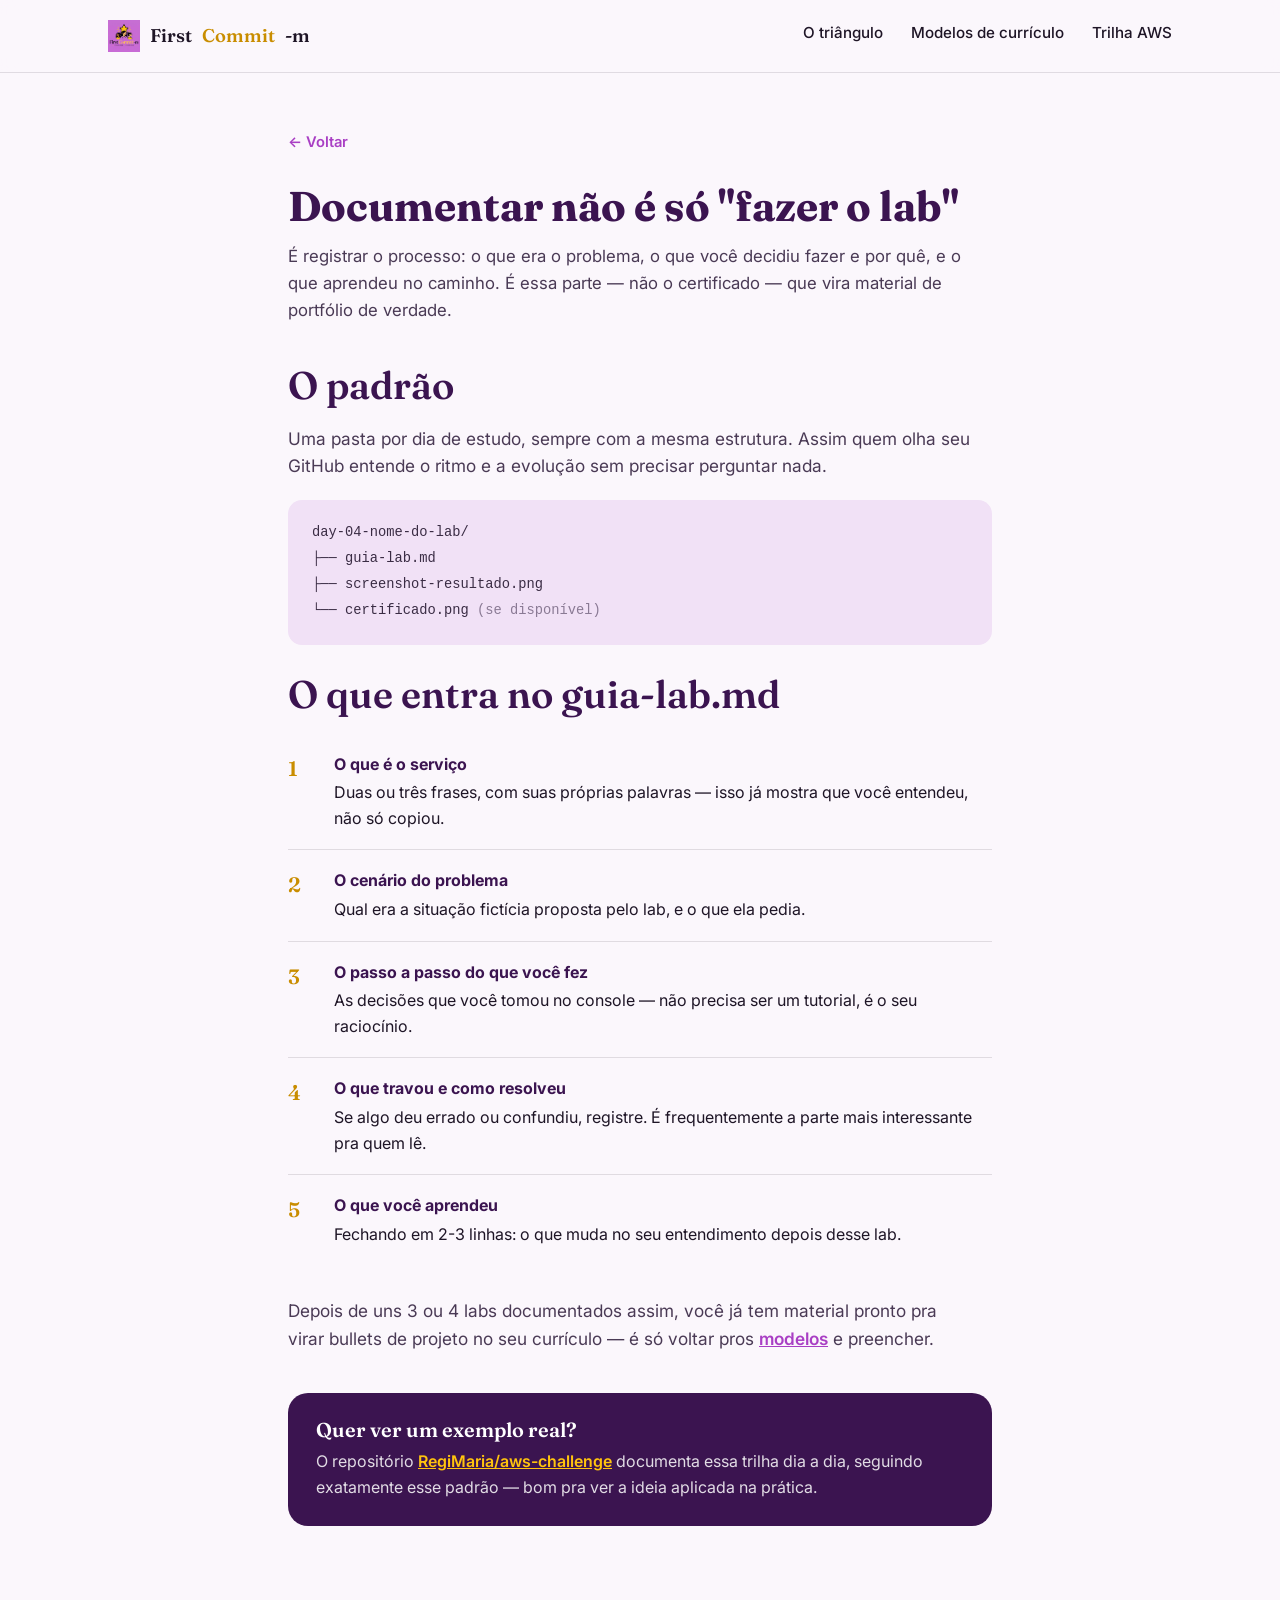
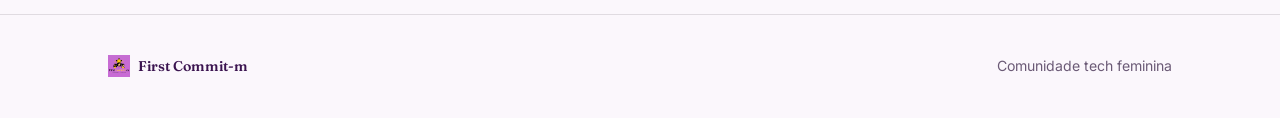
==== documentar.html @ 7ae0c452 "docs: cria documentos do repositorio" ====
<!DOCTYPE html>
<html lang="pt-BR">
<head>
<meta charset="UTF-8">
<meta name="viewport" content="width=device-width, initial-scale=1.0">
<title>Como documentar seus labs — First Commit-m</title>
<link rel="preconnect" href="https://fonts.googleapis.com">
<link rel="preconnect" href="https://fonts.gstatic.com" crossorigin>
<link href="https://fonts.googleapis.com/css2?family=Fraunces:opsz,wght@9..144,500;9..144,600;9..144,700&family=Inter:wght@400;500;600;700&display=swap" rel="stylesheet">
<link rel="stylesheet" href="assets/styles.css">
<style>
  .doc-example {
    background: var(--paper);
    border: 1.5px solid var(--line);
    border-radius: 20px;
    padding: 30px 32px;
    font-family: "Inter", sans-serif;
    font-size: 0.92rem;
  }
  .doc-example h4 {
    font-family: var(--serif);
    color: var(--purple-deep);
    margin: 0 0 10px;
    font-size: 1.05rem;
  }
  .doc-tree {
    background: var(--paper-alt);
    border-radius: 14px;
    padding: 20px 24px;
    font-family: ui-monospace, SFMono-Regular, Menlo, monospace;
    font-size: 0.86rem;
    line-height: 1.9;
    color: #3A2C44;
    margin: 20px 0 28px;
    overflow-x: auto;
  }
  .step-list { counter-reset: step; list-style: none; padding: 0; margin: 0; }
  .step-list li {
    counter-increment: step;
    display: flex;
    gap: 18px;
    padding: 18px 0;
    border-top: 1px solid var(--line);
  }
  .step-list li:first-child { border-top: none; }
  .step-list .num {
    font-family: var(--serif);
    font-weight: 600;
    color: var(--gold-deep);
    font-size: 1.3rem;
    min-width: 28px;
  }
  .step-list strong { display: block; color: var(--purple-deep); margin-bottom: 3px; }
  .inspiration {
    margin-top: 40px;
    padding: 26px 28px;
    background: var(--purple-deep);
    border-radius: 20px;
    color: #fff;
  }
  .inspiration a { color: var(--gold); font-weight: 600; }
  .back-link { display: inline-block; margin-bottom: 28px; font-size: 0.92rem; color: var(--purple-brand); text-decoration: none; font-weight: 600; }
</style>
</head>
<body>

<header class="site-header">
  <div class="wrap">
    <a href="index.html#top" class="brand">
      <img src="assets/img/logo-simples.jpg" alt="">
      First<span class="commit">Commit</span>-m
    </a>
    <nav class="site-nav">
      <a href="index.html#triangulo">O triângulo</a>
      <a href="index.html#modelos">Modelos de currículo</a>
      <a href="index.html#trilha">Trilha AWS</a>
    </nav>
  </div>
</header>

<main>
  <section class="section" style="padding-top:56px;">
    <div class="wrap" style="max-width: 760px;">
      <a href="index.html#trilha" class="back-link">← Voltar</a>
      <h1 style="font-family: var(--serif); font-size: clamp(1.9rem,3.6vw,2.6rem); color: var(--purple-deep); margin-bottom: 14px;">
        Documentar não é só "fazer o lab"
      </h1>
      <p class="lede" style="font-size: 1.05rem; margin-bottom: 40px;">
        É registrar o processo: o que era o problema, o que você decidiu fazer e por quê,
        e o que aprendeu no caminho. É essa parte — não o certificado — que vira material
        de portfólio de verdade.
      </p>

      <h2 style="margin-bottom: 18px;">O padrão</h2>
      <p class="lede" style="margin-bottom: 8px;">
        Uma pasta por dia de estudo, sempre com a mesma estrutura. Assim quem olha seu
        GitHub entende o ritmo e a evolução sem precisar perguntar nada.
      </p>
      <div class="doc-tree">
day-04-nome-do-lab/<br>
├── guia-lab.md<br>
├── screenshot-resultado.png<br>
└── certificado.png <span style="color:#8a7a94">(se disponível)</span>
      </div>

      <h2 style="margin-bottom: 18px;">O que entra no guia-lab.md</h2>
      <ol class="step-list">
        <li>
          <span class="num">1</span>
          <div><strong>O que é o serviço</strong>Duas ou três frases, com suas próprias palavras — isso já mostra que você entendeu, não só copiou.</div>
        </li>
        <li>
          <span class="num">2</span>
          <div><strong>O cenário do problema</strong>Qual era a situação fictícia proposta pelo lab, e o que ela pedia.</div>
        </li>
        <li>
          <span class="num">3</span>
          <div><strong>O passo a passo do que você fez</strong>As decisões que você tomou no console — não precisa ser um tutorial, é o seu raciocínio.</div>
        </li>
        <li>
          <span class="num">4</span>
          <div><strong>O que travou e como resolveu</strong>Se algo deu errado ou confundiu, registre. É frequentemente a parte mais interessante pra quem lê.</div>
        </li>
        <li>
          <span class="num">5</span>
          <div><strong>O que você aprendeu</strong>Fechando em 2-3 linhas: o que muda no seu entendimento depois desse lab.</div>
        </li>
      </ol>

      <p class="lede" style="margin: 32px 0 12px;">
        Depois de uns 3 ou 4 labs documentados assim, você já tem material pronto pra
        virar bullets de projeto no seu currículo — é só voltar pros
        <a href="index.html#modelos" style="color: var(--purple-brand); font-weight:600;">modelos</a> e preencher.
      </p>

      <div class="inspiration">
        <h3 style="color:#fff; margin-bottom:8px;">Quer ver um exemplo real?</h3>
        <p style="color: rgba(255,255,255,0.85); margin-bottom: 0;">
          O repositório
          <a href="https://github.com/RegiMaria/aws-challenge" target="_blank" rel="noopener">RegiMaria/aws-challenge</a>
          documenta essa trilha dia a dia, seguindo exatamente esse padrão — bom pra ver a ideia aplicada na prática.
        </p>
      </div>

    </div>
  </section>
</main>

<footer class="site-footer">
  <div class="wrap">
    <div class="footer-brand">
      <img src="assets/img/logo-simples.jpg" alt="">
      First Commit-m
    </div>
    <span>Comunidade tech feminina</span>
  </div>
</footer>

</body>
</html>
---- assets/styles.css ----
/* ============================================================
   First Commit-m — design tokens
   ============================================================ */
:root {
  --purple-deep: #3B1450;
  --purple-brand: #A93FC4;
  --purple-bright: #C66ED4;
  --purple-tint: #F3E4F8;
  --gold: #FFC40E;
  --gold-deep: #C98D00;
  --ink: #1E1526;
  --paper: #FBF7FC;
  --paper-alt: #F1E1F6;
  --line: rgba(30, 21, 38, 0.12);

  --serif: "Fraunces", Georgia, serif;
  --sans: "Inter", -apple-system, BlinkMacSystemFont, sans-serif;

  --max-w: 1120px;
}

* { box-sizing: border-box; }
html { scroll-behavior: smooth; }

body {
  margin: 0;
  font-family: var(--sans);
  color: var(--ink);
  background: var(--paper);
  line-height: 1.6;
  -webkit-font-smoothing: antialiased;
}

img { max-width: 100%; display: block; }

a { color: inherit; }

.wrap {
  max-width: var(--max-w);
  margin: 0 auto;
  padding: 0 28px;
}

h1, h2, h3 {
  font-family: var(--serif);
  color: var(--purple-deep);
  line-height: 1.12;
  margin: 0;
}

h2 {
  font-size: clamp(1.7rem, 3vw, 2.4rem);
  font-weight: 600;
}

h3 {
  font-size: 1.25rem;
  font-weight: 600;
}

p { margin: 0; }

.lede {
  font-size: 1.08rem;
  color: #4A3A55;
  max-width: 62ch;
}

.section {
  padding: 88px 0;
}

.section--alt {
  background: var(--paper-alt);
}

.section-head {
  margin-bottom: 44px;
  max-width: 680px;
}

.section-head h2 { margin-bottom: 14px; }

/* -------------------- star bullet -------------------- */
.star {
  display: inline-block;
  width: 1em;
  height: 1em;
  flex-shrink: 0;
}

/* ============================================================
   Header
   ============================================================ */
.site-header {
  position: sticky;
  top: 0;
  z-index: 40;
  background: rgba(251, 247, 252, 0.9);
  backdrop-filter: blur(8px);
  border-bottom: 1px solid var(--line);
}

.site-header .wrap {
  display: flex;
  align-items: center;
  justify-content: space-between;
  height: 72px;
}

.brand {
  display: flex;
  align-items: center;
  gap: 10px;
  text-decoration: none;
  font-family: var(--serif);
  font-weight: 600;
  font-size: 1.15rem;
  color: var(--ink);
}

.brand img { width: 32px; height: 32px; }
.brand .commit { color: var(--gold-deep); }

.site-nav {
  display: flex;
  gap: 28px;
  font-size: 0.95rem;
  font-weight: 500;
}

.site-nav a {
  text-decoration: none;
  color: var(--ink);
  border-bottom: 2px solid transparent;
  padding-bottom: 3px;
  transition: border-color 0.15s ease;
}
.site-nav a:hover { border-color: var(--gold); }

/* ============================================================
   Hero
   ============================================================ */
.hero {
  padding: 76px 0 96px;
}

.hero .wrap {
  display: grid;
  grid-template-columns: 1.15fr 0.85fr;
  gap: 56px;
  align-items: center;
}

.hero h1 {
  font-size: clamp(2.3rem, 4.4vw, 3.6rem);
  font-weight: 600;
  letter-spacing: -0.01em;
}

.hero .lede { margin-top: 20px; font-size: 1.15rem; }

.hero-actions {
  display: flex;
  gap: 16px;
  margin-top: 32px;
  flex-wrap: wrap;
}

.hero-figure {
  background: var(--purple-bright);
  border-radius: 28px;
  padding: 28px;
  display: flex;
  align-items: center;
  justify-content: center;
}
.hero-figure img { border-radius: 8px; }

/* ============================================================
   Buttons
   ============================================================ */
.btn {
  display: inline-flex;
  align-items: center;
  gap: 8px;
  font-family: var(--sans);
  font-weight: 600;
  font-size: 0.95rem;
  padding: 13px 24px;
  border-radius: 999px;
  text-decoration: none;
  border: 1.5px solid transparent;
  cursor: pointer;
  transition: transform 0.12s ease, box-shadow 0.12s ease;
}
.btn:hover { transform: translateY(-1px); }

.btn--primary {
  background: var(--purple-deep);
  color: #fff;
}
.btn--primary:hover { box-shadow: 0 6px 18px rgba(59, 20, 80, 0.28); }

.btn--gold {
  background: var(--gold);
  color: var(--purple-deep);
}
.btn--gold:hover { box-shadow: 0 6px 18px rgba(255, 196, 14, 0.35); }

.btn--ghost {
  background: transparent;
  border-color: var(--purple-deep);
  color: var(--purple-deep);
}
.btn--ghost:hover { background: var(--purple-tint); }

/* ============================================================
   Triângulo do portfólio
   ============================================================ */
.triangle {
  position: relative;
  max-width: 640px;
  margin: 0 auto;
  padding: 20px 0 40px;
}

.triangle-grid {
  display: grid;
  grid-template-columns: 1fr 1fr;
  gap: 28px;
  position: relative;
}

.tri-node {
  background: var(--paper);
  border: 1.5px solid var(--line);
  border-radius: 20px;
  padding: 26px 24px;
}

.tri-node--top {
  grid-column: 1 / span 2;
  max-width: 340px;
  margin: 0 auto 4px;
  background: var(--purple-deep);
  color: #fff;
  border: none;
}
.tri-node--top h3 { color: #fff; }
.tri-node--top .star { filter: none; }

.tri-node h3 {
  display: flex;
  align-items: center;
  gap: 10px;
  margin-bottom: 8px;
}

.tri-node p { color: #4A3A55; font-size: 0.96rem; }
.tri-node--top p { color: rgba(255,255,255,0.85); }

.triangle-note {
  text-align: center;
  max-width: 58ch;
  margin: 32px auto 0;
  color: #4A3A55;
  font-size: 0.98rem;
}

/* ============================================================
   Por que projetos importam
   ============================================================ */
.why-grid {
  display: grid;
  grid-template-columns: 1fr 1fr;
  gap: 56px;
  align-items: start;
}

.why-grid .lede { margin-bottom: 20px; }

.badge-list {
  list-style: none;
  margin: 0;
  padding: 0;
  display: flex;
  flex-direction: column;
  gap: 16px;
}

.badge-list li {
  display: flex;
  gap: 12px;
  align-items: flex-start;
  font-size: 0.97rem;
}

.badge-list .star { margin-top: 3px; }

.badge-list strong { display: block; color: var(--purple-deep); }

/* ============================================================
   Modelos de currículo
   ============================================================ */
.model-grid {
  display: grid;
  grid-template-columns: 1fr 1fr;
  gap: 28px;
}

.model-card {
  background: var(--paper);
  border-radius: 22px;
  padding: 32px 30px;
  border: 1.5px solid var(--line);
  display: flex;
  flex-direction: column;
  gap: 16px;
}

.model-card--estagio { border-top: 5px solid var(--purple-brand); }
.model-card--junior { border-top: 5px solid var(--gold); }

.model-tag {
  font-size: 0.78rem;
  font-weight: 700;
  letter-spacing: 0.04em;
  color: var(--purple-brand);
}
.model-card--junior .model-tag { color: var(--gold-deep); }

.model-card ul {
  margin: 4px 0 0;
  padding-left: 18px;
  color: #4A3A55;
  font-size: 0.92rem;
  display: flex;
  flex-direction: column;
  gap: 5px;
}

.model-card .btn { margin-top: 8px; align-self: flex-start; }

/* ============================================================
   Trilha AWS
   ============================================================ */
.trail-grid {
  display: grid;
  grid-template-columns: 1fr 1fr;
  gap: 24px;
  margin-top: 8px;
}

.trail-card {
  background: var(--paper);
  border: 1.5px solid var(--line);
  border-radius: 20px;
  padding: 26px 26px 8px;
}

.trail-card h3 {
  margin-bottom: 4px;
}

.trail-meta {
  font-size: 0.85rem;
  color: #6B5A76;
  margin-bottom: 16px;
  display: block;
}

.trail-card ol {
  margin: 0 0 18px;
  padding-left: 20px;
  font-size: 0.9rem;
  color: #3A2C44;
  display: flex;
  flex-direction: column;
  gap: 7px;
}

.cta-band {
  margin-top: 44px;
  background: var(--purple-deep);
  border-radius: 24px;
  padding: 40px 44px;
  display: flex;
  align-items: center;
  justify-content: space-between;
  gap: 24px;
  flex-wrap: wrap;
}

.cta-band h3 { color: #fff; font-size: 1.4rem; }
.cta-band p { color: rgba(255,255,255,0.8); margin-top: 6px; max-width: 46ch; }

/* ============================================================
   Footer
   ============================================================ */
.site-footer {
  border-top: 1px solid var(--line);
  padding: 40px 0;
}

.site-footer .wrap {
  display: flex;
  justify-content: space-between;
  align-items: center;
  flex-wrap: wrap;
  gap: 12px;
  font-size: 0.88rem;
  color: #6B5A76;
}

.footer-brand {
  display: flex;
  align-items: center;
  gap: 8px;
  font-family: var(--serif);
  font-weight: 600;
  color: var(--purple-deep);
}
.footer-brand img { width: 22px; height: 22px; }

/* ============================================================
   Responsive
   ============================================================ */
@media (max-width: 860px) {
  .hero .wrap { grid-template-columns: 1fr; }
  .hero-figure { order: -1; max-width: 340px; margin: 0 auto; }
  .why-grid { grid-template-columns: 1fr; }
  .model-grid { grid-template-columns: 1fr; }
  .trail-grid { grid-template-columns: 1fr; }
  .site-nav { display: none; }
  .section { padding: 64px 0; }
  .cta-band { flex-direction: column; align-items: flex-start; }
}
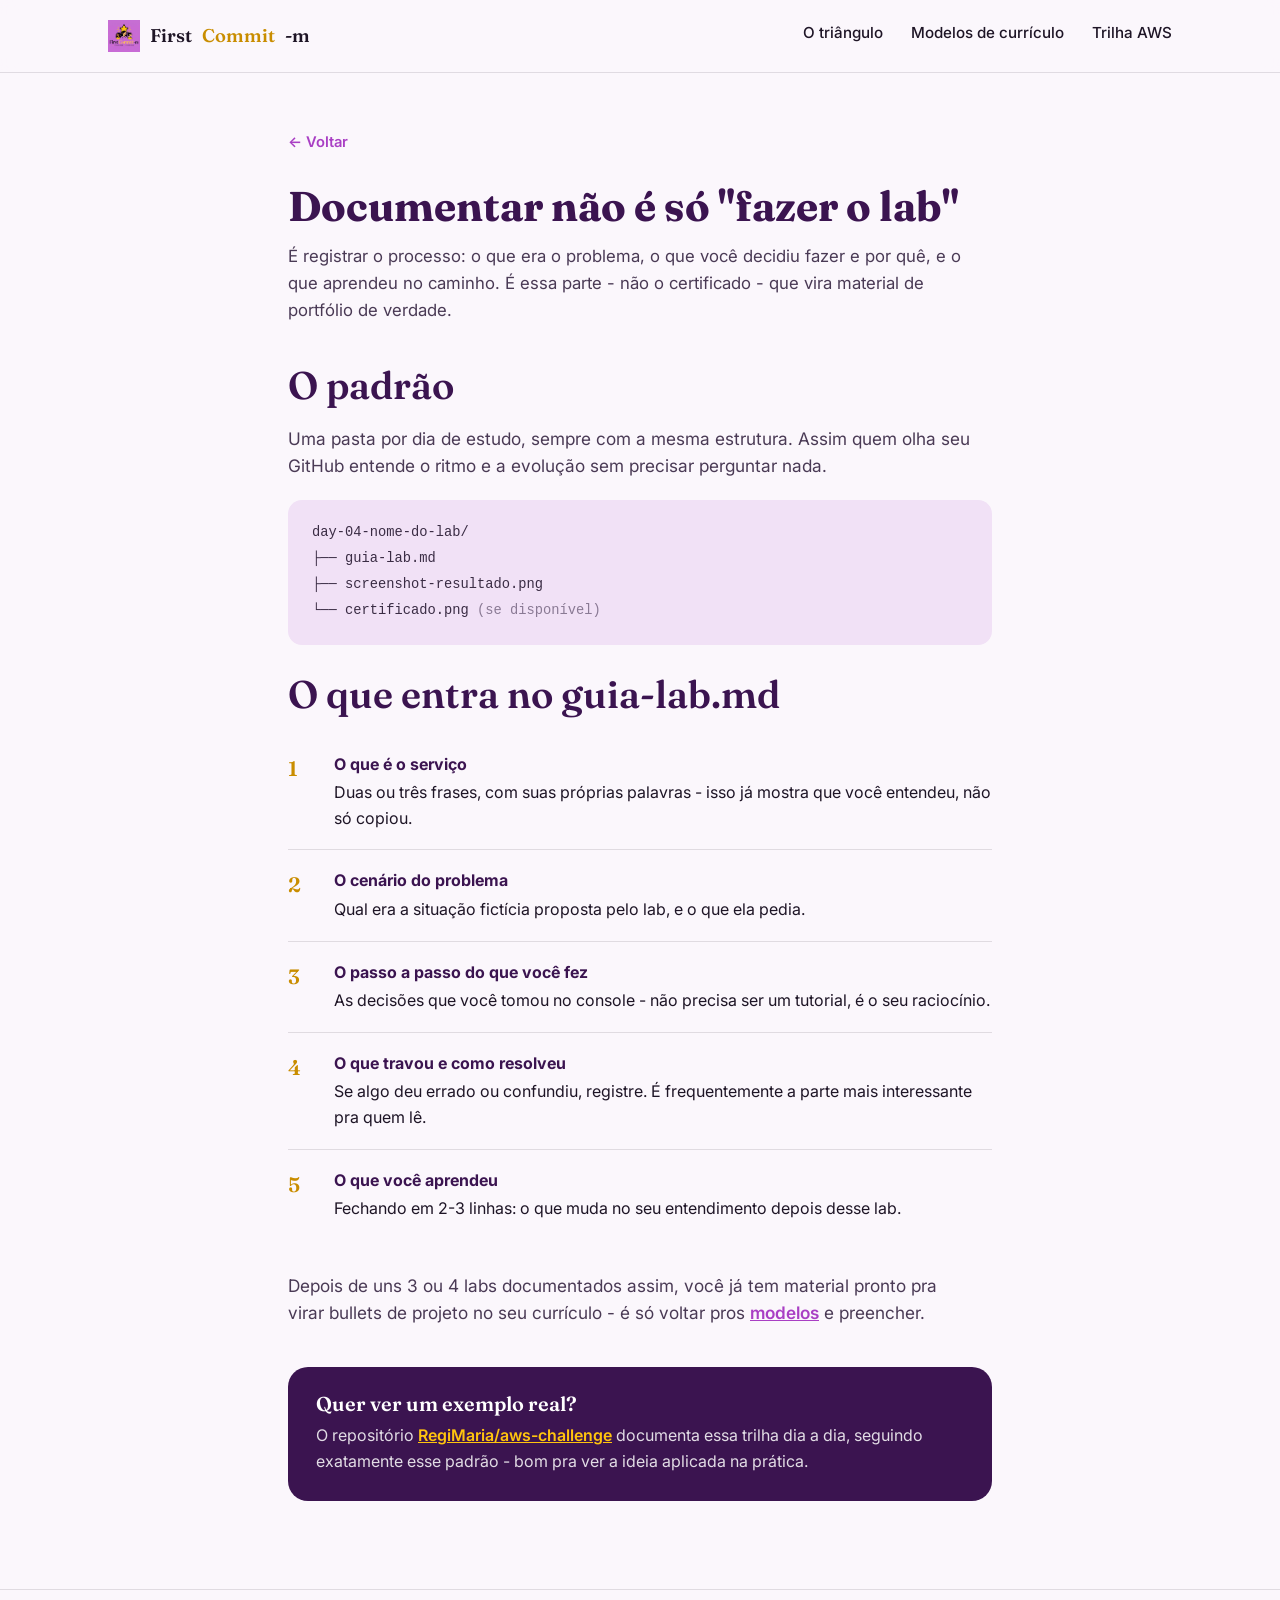
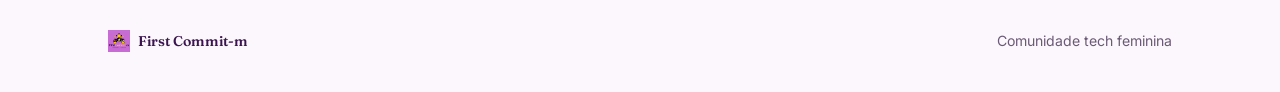
==== commit 91381bf5: "feat: adiciona botões na trilha AWS" ====
--- a/documentar.html
+++ b/documentar.html
@@ -3,7 +3,7 @@
 <head>
 <meta charset="UTF-8">
 <meta name="viewport" content="width=device-width, initial-scale=1.0">
-<title>Como documentar seus labs — First Commit-m</title>
+<title>Como documentar seus labs - First Commit-m</title>
 <link rel="preconnect" href="https://fonts.googleapis.com">
 <link rel="preconnect" href="https://fonts.gstatic.com" crossorigin>
 <link href="https://fonts.googleapis.com/css2?family=Fraunces:opsz,wght@9..144,500;9..144,600;9..144,700&family=Inter:wght@400;500;600;700&display=swap" rel="stylesheet">
@@ -87,7 +87,7 @@
       </h1>
       <p class="lede" style="font-size: 1.05rem; margin-bottom: 40px;">
         É registrar o processo: o que era o problema, o que você decidiu fazer e por quê,
-        e o que aprendeu no caminho. É essa parte — não o certificado — que vira material
+        e o que aprendeu no caminho. É essa parte - não o certificado - que vira material
         de portfólio de verdade.
       </p>
 
@@ -107,7 +107,7 @@
       <ol class="step-list">
         <li>
           <span class="num">1</span>
-          <div><strong>O que é o serviço</strong>Duas ou três frases, com suas próprias palavras — isso já mostra que você entendeu, não só copiou.</div>
+          <div><strong>O que é o serviço</strong>Duas ou três frases, com suas próprias palavras - isso já mostra que você entendeu, não só copiou.</div>
         </li>
         <li>
           <span class="num">2</span>
@@ -115,7 +115,7 @@
         </li>
         <li>
           <span class="num">3</span>
-          <div><strong>O passo a passo do que você fez</strong>As decisões que você tomou no console — não precisa ser um tutorial, é o seu raciocínio.</div>
+          <div><strong>O passo a passo do que você fez</strong>As decisões que você tomou no console - não precisa ser um tutorial, é o seu raciocínio.</div>
         </li>
         <li>
           <span class="num">4</span>
@@ -129,7 +129,7 @@
 
       <p class="lede" style="margin: 32px 0 12px;">
         Depois de uns 3 ou 4 labs documentados assim, você já tem material pronto pra
-        virar bullets de projeto no seu currículo — é só voltar pros
+        virar bullets de projeto no seu currículo - é só voltar pros
         <a href="index.html#modelos" style="color: var(--purple-brand); font-weight:600;">modelos</a> e preencher.
       </p>
 
@@ -138,7 +138,7 @@
         <p style="color: rgba(255,255,255,0.85); margin-bottom: 0;">
           O repositório
           <a href="https://github.com/RegiMaria/aws-challenge" target="_blank" rel="noopener">RegiMaria/aws-challenge</a>
-          documenta essa trilha dia a dia, seguindo exatamente esse padrão — bom pra ver a ideia aplicada na prática.
+          documenta essa trilha dia a dia, seguindo exatamente esse padrão - bom pra ver a ideia aplicada na prática.
         </p>
       </div>
 
--- a/assets/styles.css
+++ b/assets/styles.css
@@ -380,6 +380,12 @@
   gap: 7px;
 }
 
+.trail-card .btn {
+  margin-bottom: 24px;
+  padding: 10px 20px;
+  font-size: 0.88rem;
+}
+
 .cta-band {
   margin-top: 44px;
   background: var(--purple-deep);
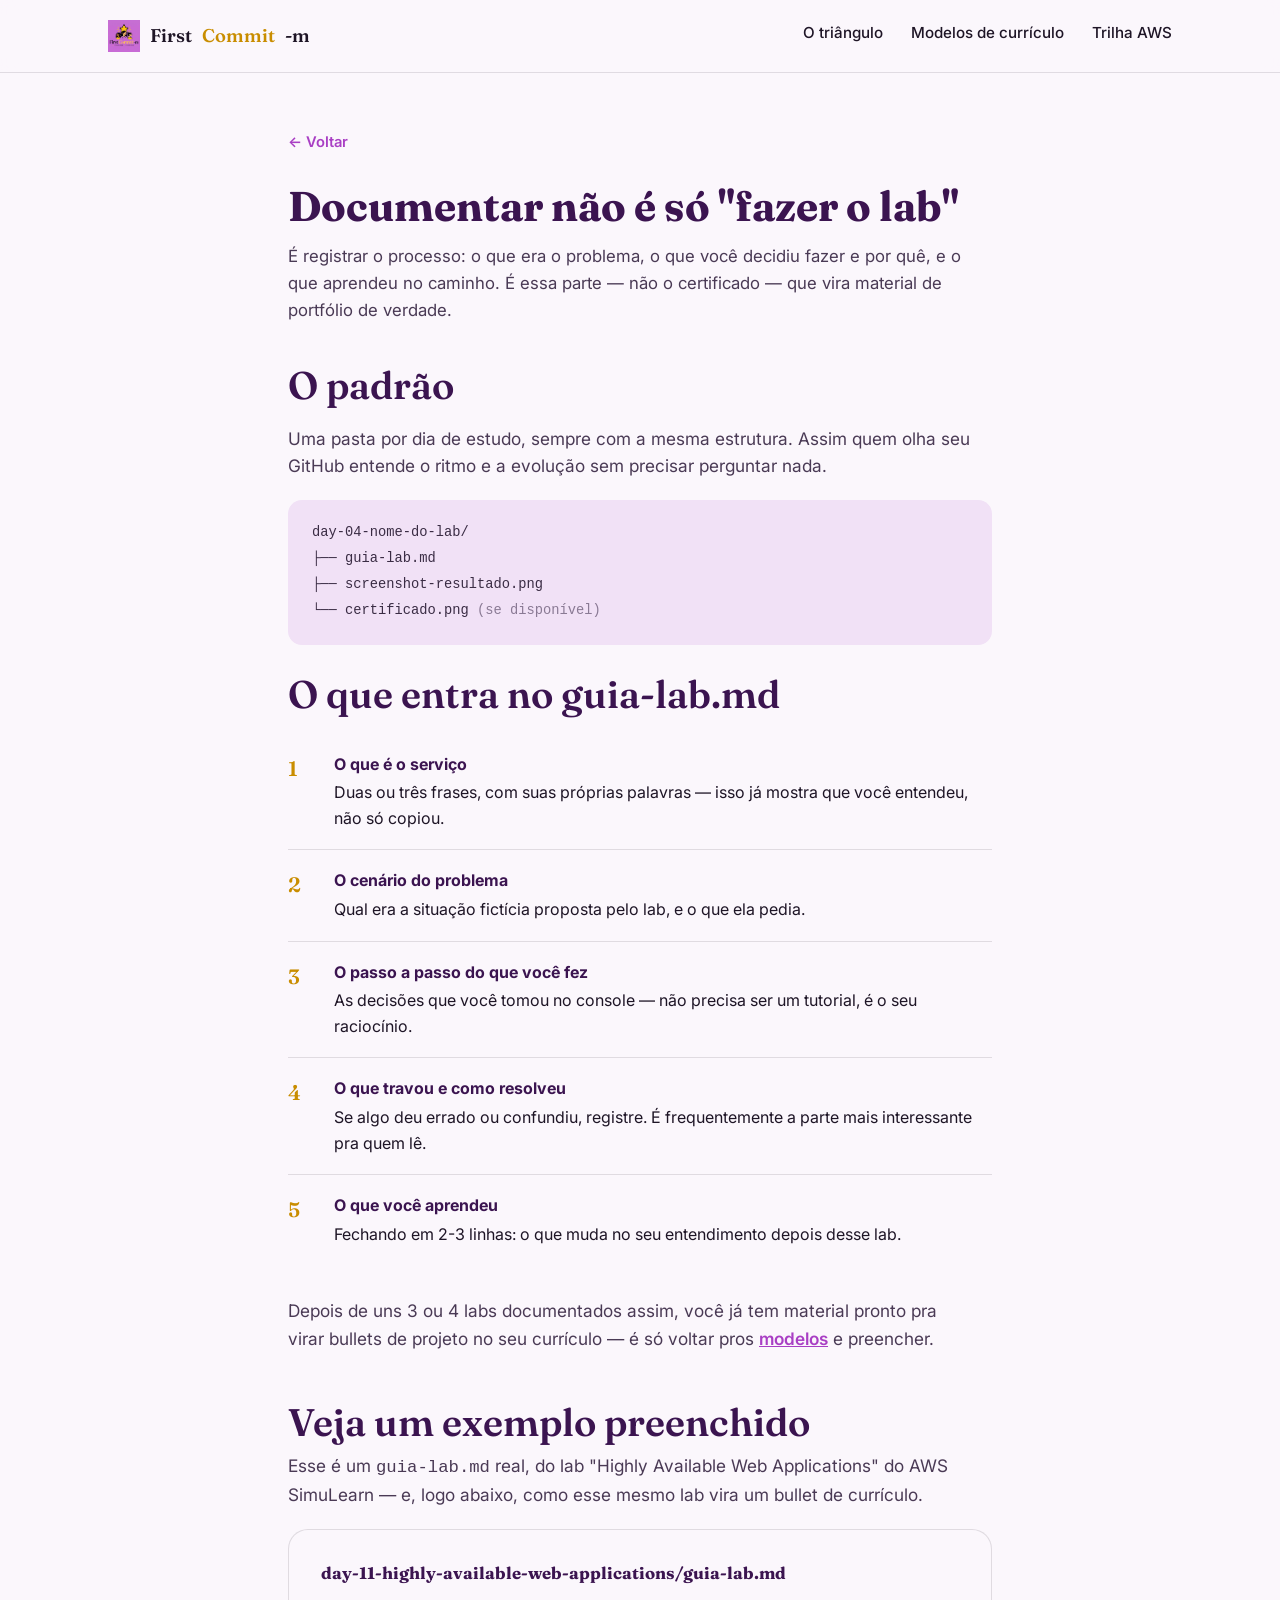
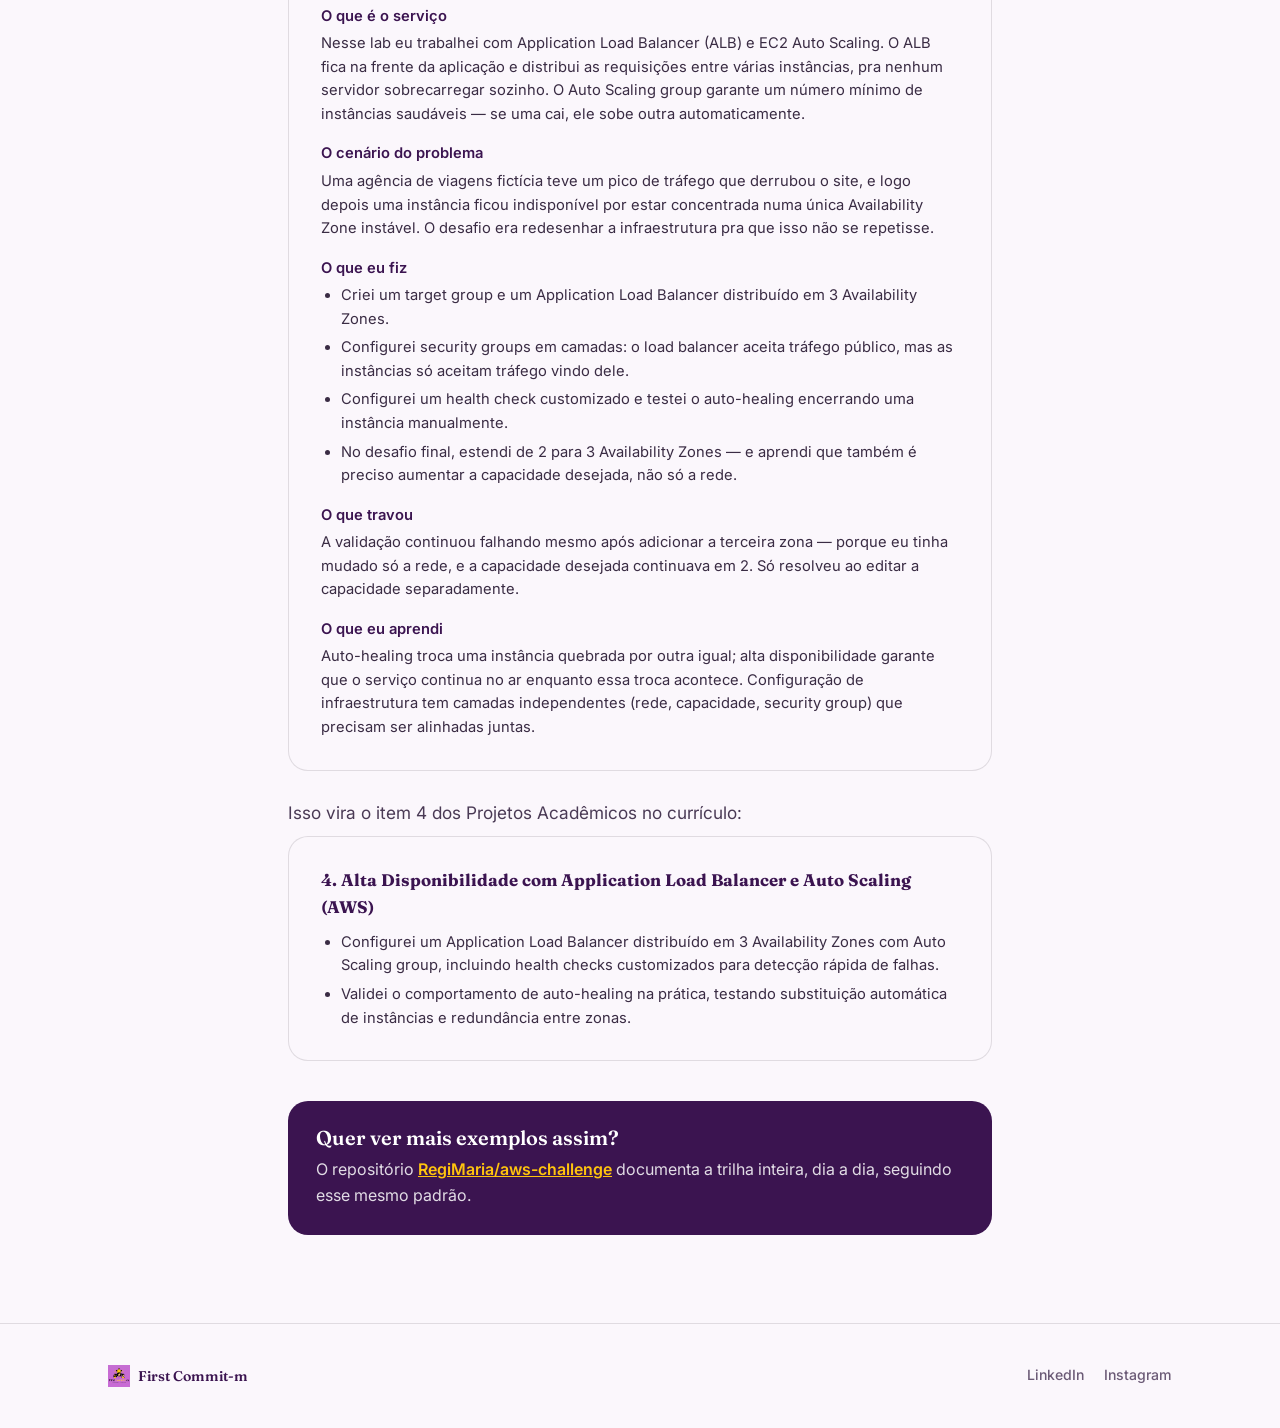
==== commit 5c383265: "fix: corrige cards das trilhas AWS" ====
--- a/documentar.html
+++ b/documentar.html
@@ -3,7 +3,7 @@
 <head>
 <meta charset="UTF-8">
 <meta name="viewport" content="width=device-width, initial-scale=1.0">
-<title>Como documentar seus labs - First Commit-m</title>
+<title>Como documentar seus labs — First Commit-m</title>
 <link rel="preconnect" href="https://fonts.googleapis.com">
 <link rel="preconnect" href="https://fonts.gstatic.com" crossorigin>
 <link href="https://fonts.googleapis.com/css2?family=Fraunces:opsz,wght@9..144,500;9..144,600;9..144,700&family=Inter:wght@400;500;600;700&display=swap" rel="stylesheet">
@@ -87,7 +87,7 @@
       </h1>
       <p class="lede" style="font-size: 1.05rem; margin-bottom: 40px;">
         É registrar o processo: o que era o problema, o que você decidiu fazer e por quê,
-        e o que aprendeu no caminho. É essa parte - não o certificado - que vira material
+        e o que aprendeu no caminho. É essa parte — não o certificado — que vira material
         de portfólio de verdade.
       </p>
 
@@ -107,7 +107,7 @@
       <ol class="step-list">
         <li>
           <span class="num">1</span>
-          <div><strong>O que é o serviço</strong>Duas ou três frases, com suas próprias palavras - isso já mostra que você entendeu, não só copiou.</div>
+          <div><strong>O que é o serviço</strong>Duas ou três frases, com suas próprias palavras — isso já mostra que você entendeu, não só copiou.</div>
         </li>
         <li>
           <span class="num">2</span>
@@ -115,7 +115,7 @@
         </li>
         <li>
           <span class="num">3</span>
-          <div><strong>O passo a passo do que você fez</strong>As decisões que você tomou no console - não precisa ser um tutorial, é o seu raciocínio.</div>
+          <div><strong>O passo a passo do que você fez</strong>As decisões que você tomou no console — não precisa ser um tutorial, é o seu raciocínio.</div>
         </li>
         <li>
           <span class="num">4</span>
@@ -129,16 +129,56 @@
 
       <p class="lede" style="margin: 32px 0 12px;">
         Depois de uns 3 ou 4 labs documentados assim, você já tem material pronto pra
-        virar bullets de projeto no seu currículo - é só voltar pros
+        virar bullets de projeto no seu currículo — é só voltar pros
         <a href="index.html#modelos" style="color: var(--purple-brand); font-weight:600;">modelos</a> e preencher.
       </p>
 
+      <h2 style="margin: 48px 0 8px;">Veja um exemplo preenchido</h2>
+      <p class="lede" style="margin-bottom: 20px;">
+        Esse é um <code>guia-lab.md</code> real, do lab "Highly Available Web Applications"
+        do AWS SimuLearn — e, logo abaixo, como esse mesmo lab vira um bullet de currículo.
+      </p>
+
+      <div class="doc-example">
+        <h4>day-11-highly-available-web-applications/guia-lab.md</h4>
+
+        <p style="font-weight:600; color: var(--purple-deep); margin: 18px 0 4px;">O que é o serviço</p>
+        <p style="color:#3A2C44;">Nesse lab eu trabalhei com Application Load Balancer (ALB) e EC2 Auto Scaling. O ALB fica na frente da aplicação e distribui as requisições entre várias instâncias, pra nenhum servidor sobrecarregar sozinho. O Auto Scaling group garante um número mínimo de instâncias saudáveis — se uma cai, ele sobe outra automaticamente.</p>
+
+        <p style="font-weight:600; color: var(--purple-deep); margin: 16px 0 4px;">O cenário do problema</p>
+        <p style="color:#3A2C44;">Uma agência de viagens fictícia teve um pico de tráfego que derrubou o site, e logo depois uma instância ficou indisponível por estar concentrada numa única Availability Zone instável. O desafio era redesenhar a infraestrutura pra que isso não se repetisse.</p>
+
+        <p style="font-weight:600; color: var(--purple-deep); margin: 16px 0 4px;">O que eu fiz</p>
+        <ul style="margin:0; padding-left:20px; color:#3A2C44; display:flex; flex-direction:column; gap:5px;">
+          <li>Criei um target group e um Application Load Balancer distribuído em 3 Availability Zones.</li>
+          <li>Configurei security groups em camadas: o load balancer aceita tráfego público, mas as instâncias só aceitam tráfego vindo dele.</li>
+          <li>Configurei um health check customizado e testei o auto-healing encerrando uma instância manualmente.</li>
+          <li>No desafio final, estendi de 2 para 3 Availability Zones — e aprendi que também é preciso aumentar a capacidade desejada, não só a rede.</li>
+        </ul>
+
+        <p style="font-weight:600; color: var(--purple-deep); margin: 16px 0 4px;">O que travou</p>
+        <p style="color:#3A2C44;">A validação continuou falhando mesmo após adicionar a terceira zona — porque eu tinha mudado só a rede, e a capacidade desejada continuava em 2. Só resolveu ao editar a capacidade separadamente.</p>
+
+        <p style="font-weight:600; color: var(--purple-deep); margin: 16px 0 4px;">O que eu aprendi</p>
+        <p style="color:#3A2C44; margin-bottom:0;">Auto-healing troca uma instância quebrada por outra igual; alta disponibilidade garante que o serviço continua no ar enquanto essa troca acontece. Configuração de infraestrutura tem camadas independentes (rede, capacidade, security group) que precisam ser alinhadas juntas.</p>
+      </div>
+
+      <p class="lede" style="margin: 28px 0 10px;">Isso vira o item 4 dos Projetos Acadêmicos no currículo:</p>
+
+      <div class="doc-example">
+        <h4>4. Alta Disponibilidade com Application Load Balancer e Auto Scaling (AWS)</h4>
+        <ul style="margin:0; padding-left:20px; color:#3A2C44; display:flex; flex-direction:column; gap:5px;">
+          <li>Configurei um Application Load Balancer distribuído em 3 Availability Zones com Auto Scaling group, incluindo health checks customizados para detecção rápida de falhas.</li>
+          <li>Validei o comportamento de auto-healing na prática, testando substituição automática de instâncias e redundância entre zonas.</li>
+        </ul>
+      </div>
+
       <div class="inspiration">
-        <h3 style="color:#fff; margin-bottom:8px;">Quer ver um exemplo real?</h3>
+        <h3 style="color:#fff; margin-bottom:8px;">Quer ver mais exemplos assim?</h3>
         <p style="color: rgba(255,255,255,0.85); margin-bottom: 0;">
           O repositório
           <a href="https://github.com/RegiMaria/aws-challenge" target="_blank" rel="noopener">RegiMaria/aws-challenge</a>
-          documenta essa trilha dia a dia, seguindo exatamente esse padrão - bom pra ver a ideia aplicada na prática.
+          documenta a trilha inteira, dia a dia, seguindo esse mesmo padrão.
         </p>
       </div>
 
@@ -152,7 +192,10 @@
       <img src="assets/img/logo-simples.jpg" alt="">
       First Commit-m
     </div>
-    <span>Comunidade tech feminina</span>
+    <div class="footer-links">
+      <a href="https://www.linkedin.com/in/regilene-mariano-a973722a4/" target="_blank" rel="noopener">LinkedIn</a>
+      <a href="https://www.instagram.com/firstcommitmulher/" target="_blank" rel="noopener">Instagram</a>
+    </div>
   </div>
 </footer>
 
--- a/assets/styles.css
+++ b/assets/styles.css
@@ -429,6 +429,23 @@
 }
 .footer-brand img { width: 22px; height: 22px; }
 
+.footer-links {
+  display: flex;
+  gap: 20px;
+}
+.footer-links a {
+  text-decoration: none;
+  color: #6B5A76;
+  font-weight: 500;
+  border-bottom: 1.5px solid transparent;
+  padding-bottom: 2px;
+  transition: color 0.15s ease, border-color 0.15s ease;
+}
+.footer-links a:hover {
+  color: var(--purple-deep);
+  border-color: var(--gold);
+}
+
 /* ============================================================
    Responsive
    ============================================================ */
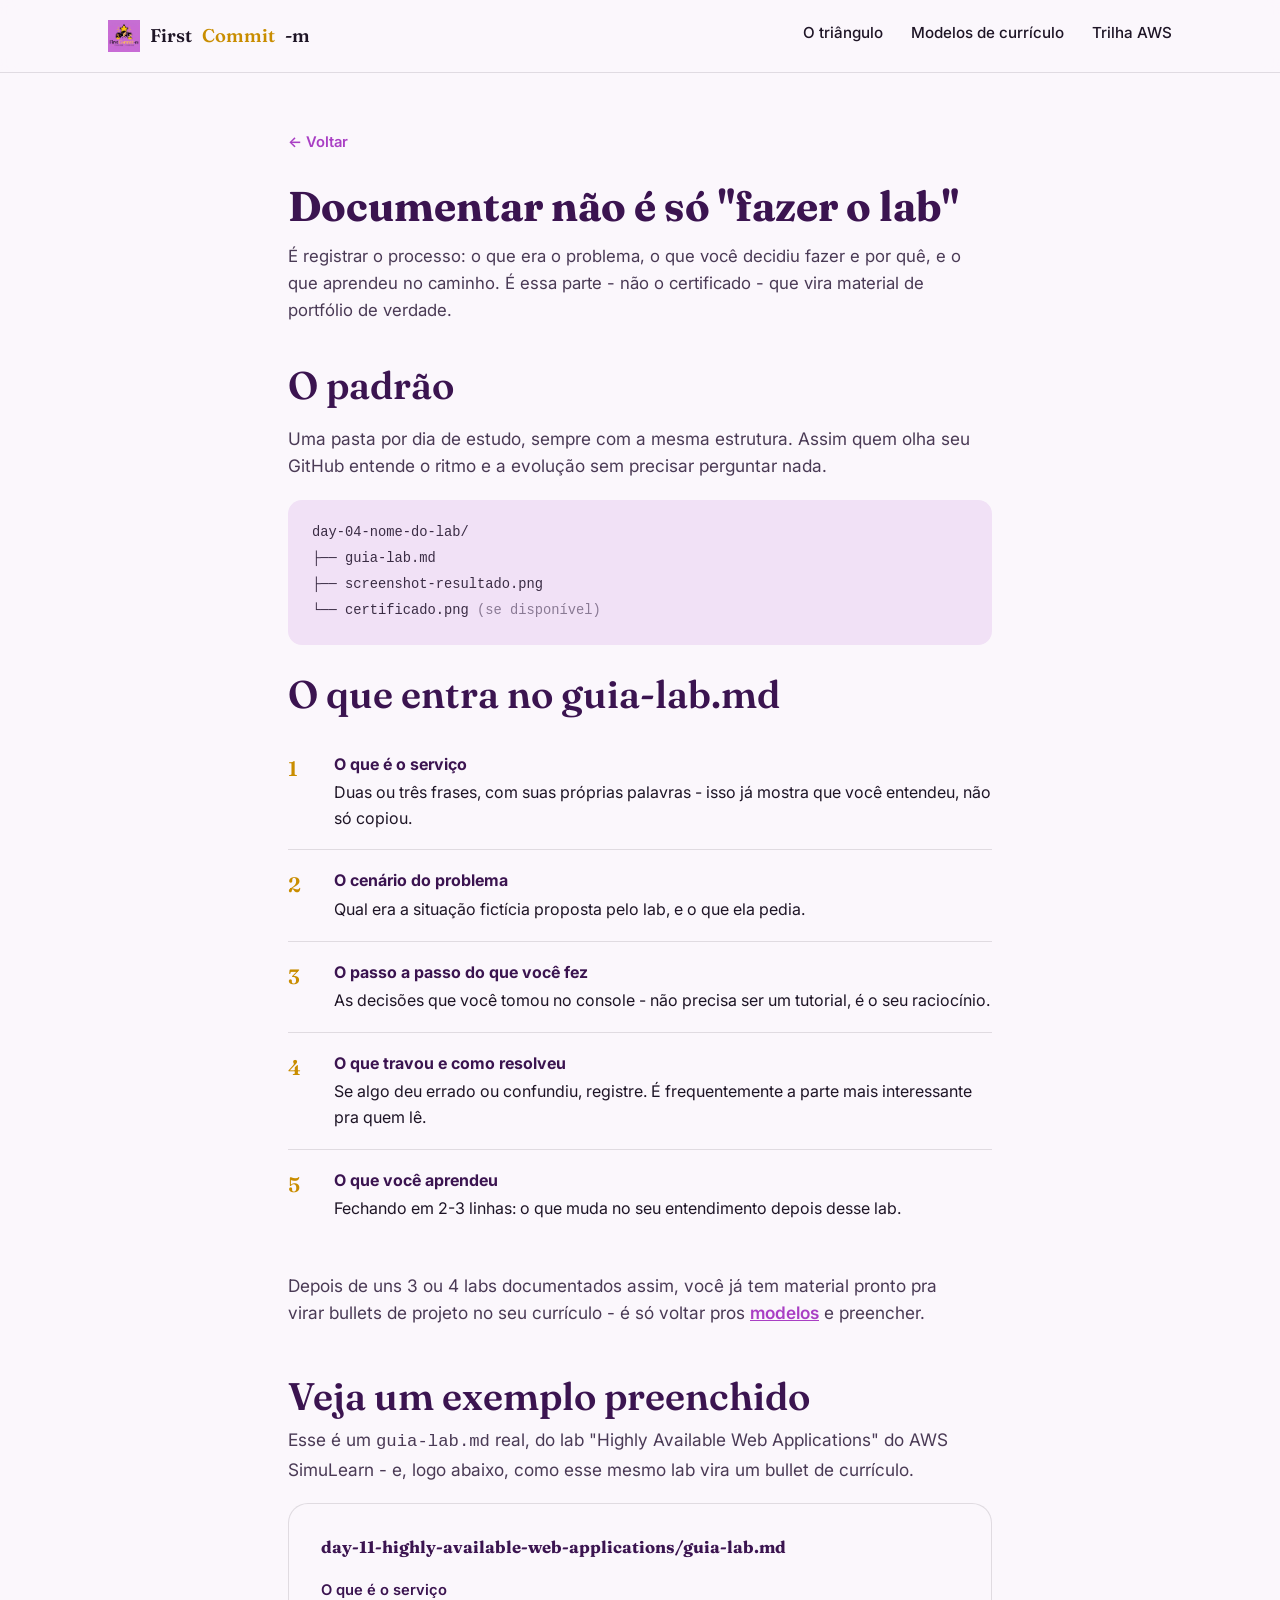
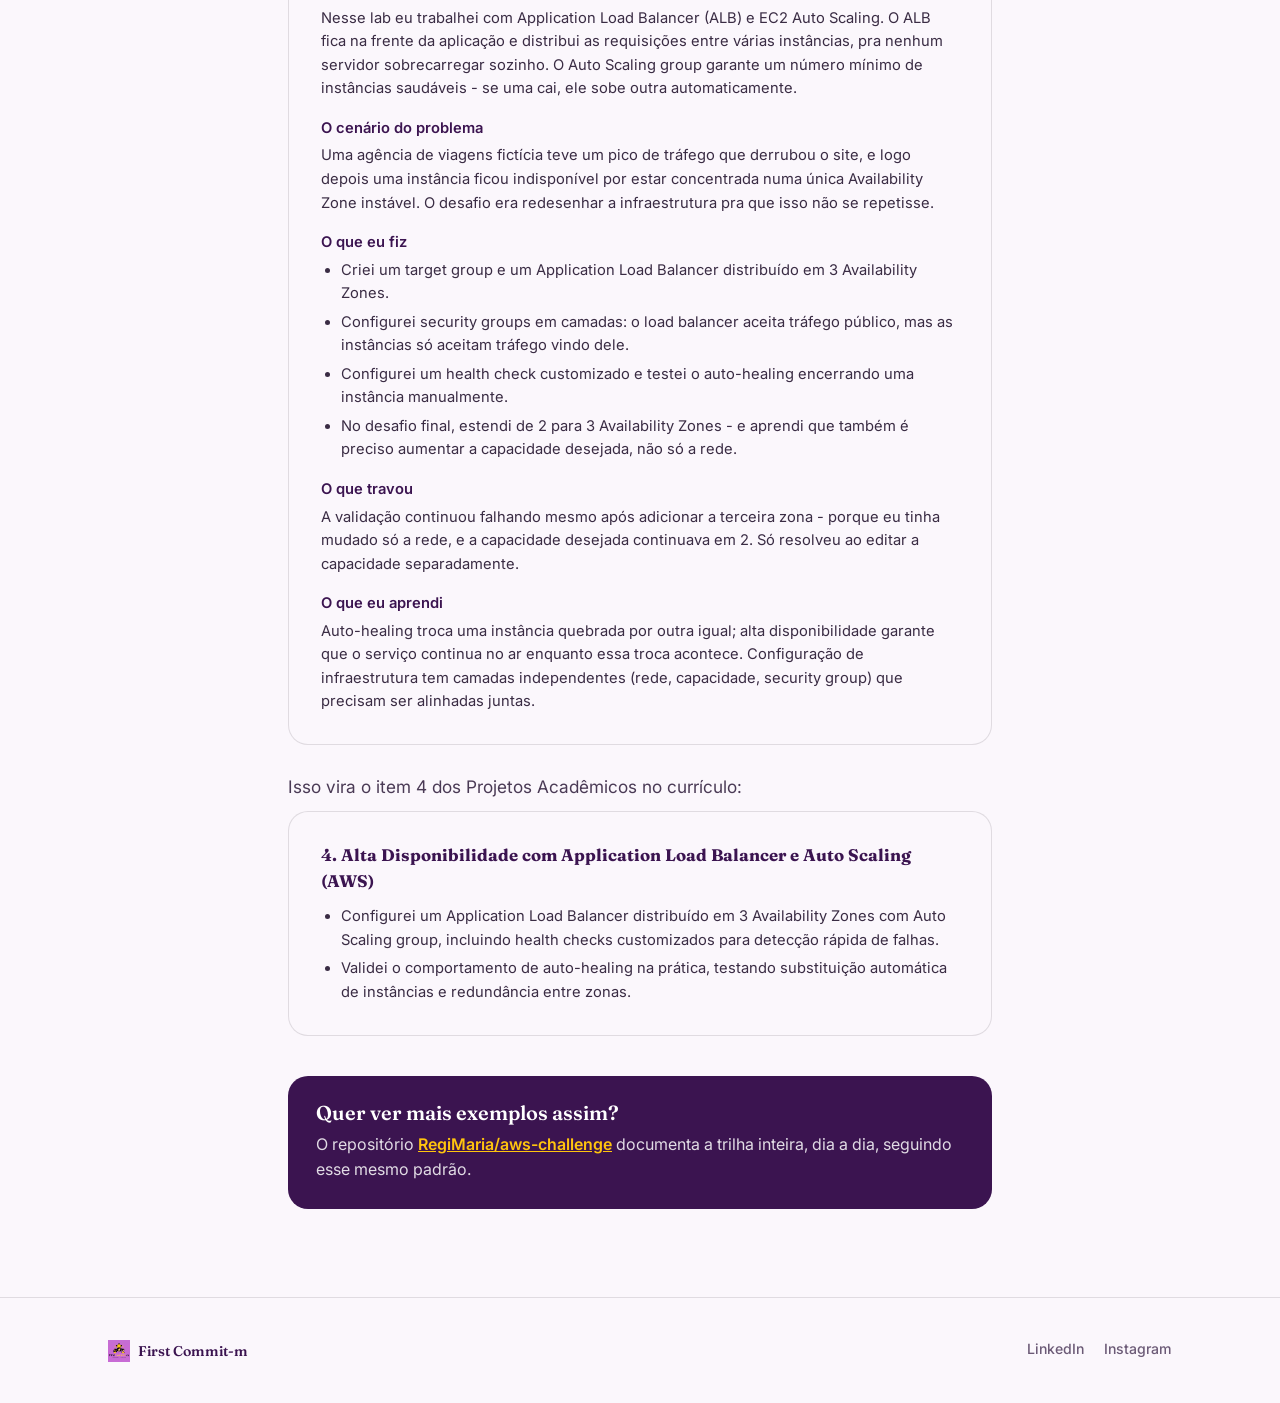
==== commit 2952d3bb: "fix: corrige identação dos cards das trilhas AWS" ====
--- a/documentar.html
+++ b/documentar.html
@@ -3,7 +3,7 @@
 <head>
 <meta charset="UTF-8">
 <meta name="viewport" content="width=device-width, initial-scale=1.0">
-<title>Como documentar seus labs — First Commit-m</title>
+<title>Como documentar seus labs - First Commit-m</title>
 <link rel="preconnect" href="https://fonts.googleapis.com">
 <link rel="preconnect" href="https://fonts.gstatic.com" crossorigin>
 <link href="https://fonts.googleapis.com/css2?family=Fraunces:opsz,wght@9..144,500;9..144,600;9..144,700&family=Inter:wght@400;500;600;700&display=swap" rel="stylesheet">
@@ -87,7 +87,7 @@
       </h1>
       <p class="lede" style="font-size: 1.05rem; margin-bottom: 40px;">
         É registrar o processo: o que era o problema, o que você decidiu fazer e por quê,
-        e o que aprendeu no caminho. É essa parte — não o certificado — que vira material
+        e o que aprendeu no caminho. É essa parte - não o certificado - que vira material
         de portfólio de verdade.
       </p>
 
@@ -107,7 +107,7 @@
       <ol class="step-list">
         <li>
           <span class="num">1</span>
-          <div><strong>O que é o serviço</strong>Duas ou três frases, com suas próprias palavras — isso já mostra que você entendeu, não só copiou.</div>
+          <div><strong>O que é o serviço</strong>Duas ou três frases, com suas próprias palavras - isso já mostra que você entendeu, não só copiou.</div>
         </li>
         <li>
           <span class="num">2</span>
@@ -115,7 +115,7 @@
         </li>
         <li>
           <span class="num">3</span>
-          <div><strong>O passo a passo do que você fez</strong>As decisões que você tomou no console — não precisa ser um tutorial, é o seu raciocínio.</div>
+          <div><strong>O passo a passo do que você fez</strong>As decisões que você tomou no console - não precisa ser um tutorial, é o seu raciocínio.</div>
         </li>
         <li>
           <span class="num">4</span>
@@ -129,21 +129,21 @@
 
       <p class="lede" style="margin: 32px 0 12px;">
         Depois de uns 3 ou 4 labs documentados assim, você já tem material pronto pra
-        virar bullets de projeto no seu currículo — é só voltar pros
+        virar bullets de projeto no seu currículo - é só voltar pros
         <a href="index.html#modelos" style="color: var(--purple-brand); font-weight:600;">modelos</a> e preencher.
       </p>
 
       <h2 style="margin: 48px 0 8px;">Veja um exemplo preenchido</h2>
       <p class="lede" style="margin-bottom: 20px;">
         Esse é um <code>guia-lab.md</code> real, do lab "Highly Available Web Applications"
-        do AWS SimuLearn — e, logo abaixo, como esse mesmo lab vira um bullet de currículo.
+        do AWS SimuLearn - e, logo abaixo, como esse mesmo lab vira um bullet de currículo.
       </p>
 
       <div class="doc-example">
         <h4>day-11-highly-available-web-applications/guia-lab.md</h4>
 
         <p style="font-weight:600; color: var(--purple-deep); margin: 18px 0 4px;">O que é o serviço</p>
-        <p style="color:#3A2C44;">Nesse lab eu trabalhei com Application Load Balancer (ALB) e EC2 Auto Scaling. O ALB fica na frente da aplicação e distribui as requisições entre várias instâncias, pra nenhum servidor sobrecarregar sozinho. O Auto Scaling group garante um número mínimo de instâncias saudáveis — se uma cai, ele sobe outra automaticamente.</p>
+        <p style="color:#3A2C44;">Nesse lab eu trabalhei com Application Load Balancer (ALB) e EC2 Auto Scaling. O ALB fica na frente da aplicação e distribui as requisições entre várias instâncias, pra nenhum servidor sobrecarregar sozinho. O Auto Scaling group garante um número mínimo de instâncias saudáveis - se uma cai, ele sobe outra automaticamente.</p>
 
         <p style="font-weight:600; color: var(--purple-deep); margin: 16px 0 4px;">O cenário do problema</p>
         <p style="color:#3A2C44;">Uma agência de viagens fictícia teve um pico de tráfego que derrubou o site, e logo depois uma instância ficou indisponível por estar concentrada numa única Availability Zone instável. O desafio era redesenhar a infraestrutura pra que isso não se repetisse.</p>
@@ -153,11 +153,11 @@
           <li>Criei um target group e um Application Load Balancer distribuído em 3 Availability Zones.</li>
           <li>Configurei security groups em camadas: o load balancer aceita tráfego público, mas as instâncias só aceitam tráfego vindo dele.</li>
           <li>Configurei um health check customizado e testei o auto-healing encerrando uma instância manualmente.</li>
-          <li>No desafio final, estendi de 2 para 3 Availability Zones — e aprendi que também é preciso aumentar a capacidade desejada, não só a rede.</li>
+          <li>No desafio final, estendi de 2 para 3 Availability Zones - e aprendi que também é preciso aumentar a capacidade desejada, não só a rede.</li>
         </ul>
 
         <p style="font-weight:600; color: var(--purple-deep); margin: 16px 0 4px;">O que travou</p>
-        <p style="color:#3A2C44;">A validação continuou falhando mesmo após adicionar a terceira zona — porque eu tinha mudado só a rede, e a capacidade desejada continuava em 2. Só resolveu ao editar a capacidade separadamente.</p>
+        <p style="color:#3A2C44;">A validação continuou falhando mesmo após adicionar a terceira zona - porque eu tinha mudado só a rede, e a capacidade desejada continuava em 2. Só resolveu ao editar a capacidade separadamente.</p>
 
         <p style="font-weight:600; color: var(--purple-deep); margin: 16px 0 4px;">O que eu aprendi</p>
         <p style="color:#3A2C44; margin-bottom:0;">Auto-healing troca uma instância quebrada por outra igual; alta disponibilidade garante que o serviço continua no ar enquanto essa troca acontece. Configuração de infraestrutura tem camadas independentes (rede, capacidade, security group) que precisam ser alinhadas juntas.</p>
